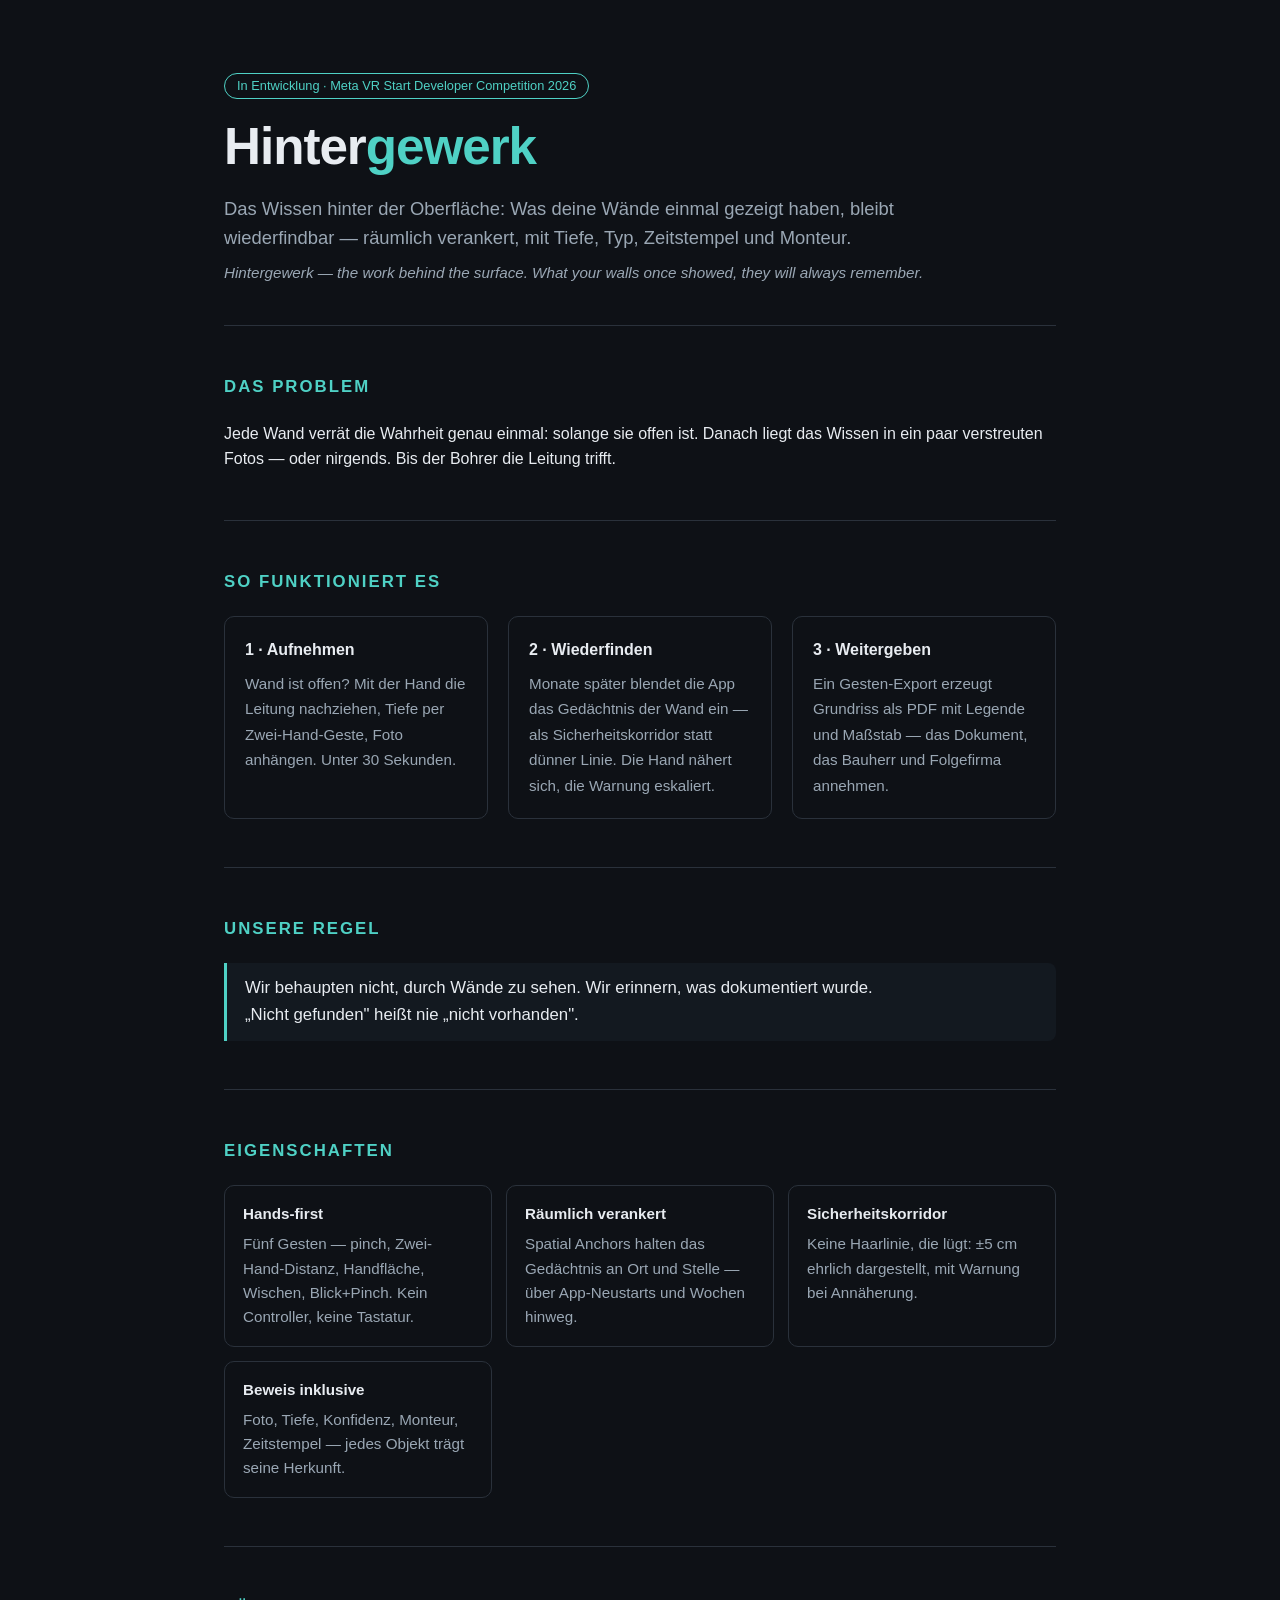
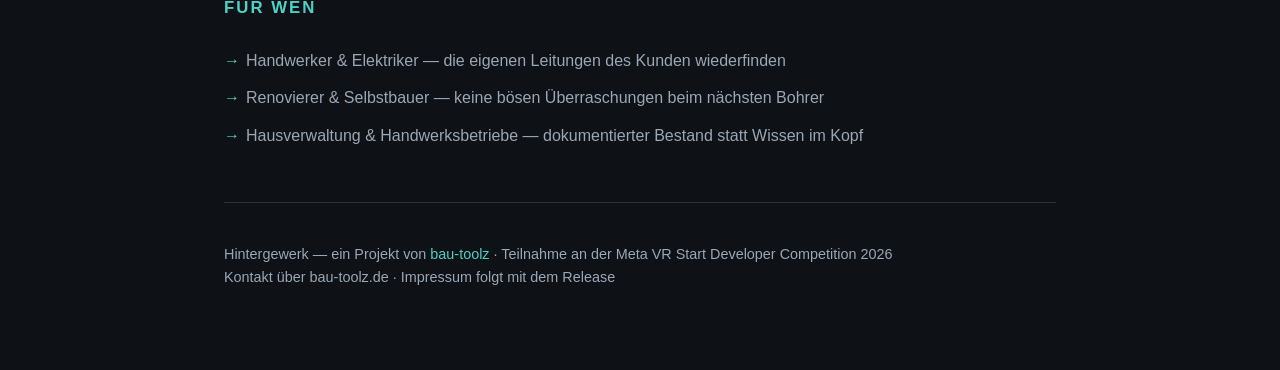
==== website/index.html @ f612ac11 "Runde 3: Vorjahres-Analyse, JSON-Schema-Vertrag, Strings-Tabelle, Normblatt-PDF, Fixtures, Landingpa" ====
<!DOCTYPE html>
<html lang="de">
<head>
<!--
  Hintergewerk — Landingpage (statisch, ohne Dependencies)
  Deploy: Datei auf den bau-toolz-Server legen (z. B. unter /hintergewerk/index.html)
  oder als eigene Domain nutzen (hintergewerk.de war am 01.11.2026 frei — Registrierung offen).
-->
<meta charset="utf-8">
<meta name="viewport" content="width=device-width, initial-scale=1">
<title>Hintergewerk — das Wissen hinter der Oberfläche</title>
<meta name="description" content="VR-Werkzeug für Handwerk und Umbau: Was die Wand einmal gezeigt hat, bleibt wiederfindbar. Mit den Händen erfasst, räumlich verankert, mit Beweis.">
<meta property="og:title" content="Hintergewerk — the work behind the surface">
<meta property="og:description" content="Was die Wand einmal gezeigt hat, bleibt wiederfindbar. Mit den Händen erfasst, räumlich verankert, mit Beweis.">
<meta property="og:type" content="website">
<style>
  :root { --bg:#0e1116; --fg:#e8ecf1; --dim:#9aa7b4; --line:#2a313b; --acc:#4fd1c5; --warn:#f6ad55; }
  * { box-sizing:border-box; margin:0; padding:0; }
  body { background:var(--bg); color:var(--fg); font:16px/1.6 -apple-system, "Segoe UI", Roboto, sans-serif; }
  main { max-width:880px; margin:0 auto; padding:0 24px; }
  header { padding:72px 0 40px; border-bottom:1px solid var(--line); }
  h1 { font-size:clamp(2rem, 6vw, 3.2rem); line-height:1.1; letter-spacing:-.02em; }
  h1 .thin { color:var(--acc); }
  .claim { margin-top:18px; font-size:1.15rem; color:var(--dim); max-width:38em; }
  .en { margin-top:8px; font-size:.95rem; color:var(--dim); font-style:italic; }
  section { padding:48px 0; border-bottom:1px solid var(--line); }
  h2 { font-size:1.05rem; text-transform:uppercase; letter-spacing:.12em; color:var(--acc); margin-bottom:20px; }
  .steps { display:grid; gap:20px; grid-template-columns:repeat(auto-fit, minmax(230px, 1fr)); }
  .step { border:1px solid var(--line); border-radius:10px; padding:20px; }
  .step b { display:block; margin-bottom:8px; }
  .step span { color:var(--dim); font-size:.95rem; }
  .quote { border-left:3px solid var(--acc); padding:12px 18px; color:var(--fg); font-size:1.05rem; background:#131920; border-radius:0 8px 8px 0; }
  .grid { display:grid; gap:14px; grid-template-columns:repeat(auto-fit, minmax(230px, 1fr)); }
  .card { border:1px solid var(--line); border-radius:10px; padding:16px 18px; color:var(--dim); font-size:.95rem; }
  .card b { color:var(--fg); display:block; margin-bottom:6px; }
  ul { list-style:none; }
  li { padding:6px 0 6px 22px; position:relative; color:var(--dim); }
  li::before { content:"→"; position:absolute; left:0; color:var(--acc); }
  footer { padding:40px 0 80px; color:var(--dim); font-size:.9rem; }
  a { color:var(--acc); text-decoration:none; }
  .badge { display:inline-block; border:1px solid var(--acc); color:var(--acc); border-radius:999px; padding:2px 12px; font-size:.8rem; margin-bottom:20px; }
</style>
</head>
<body>
<main>
  <header>
    <span class="badge">In Entwicklung · Meta VR Start Developer Competition 2026</span>
    <h1>Hinter<span class="thin">gewerk</span></h1>
    <p class="claim">Das Wissen hinter der Oberfläche: Was deine Wände einmal gezeigt haben, bleibt wiederfindbar — räumlich verankert, mit Tiefe, Typ, Zeitstempel und Monteur.</p>
    <p class="en">Hintergewerk — the work behind the surface. What your walls once showed, they will always remember.</p>
  </header>

  <section>
    <h2>Das Problem</h2>
    <p>Jede Wand verrät die Wahrheit genau einmal: solange sie offen ist. Danach liegt das Wissen in ein paar verstreuten Fotos — oder nirgends. Bis der Bohrer die Leitung trifft.</p>
  </section>

  <section>
    <h2>So funktioniert es</h2>
    <div class="steps">
      <div class="step"><b>1 · Aufnehmen</b><span>Wand ist offen? Mit der Hand die Leitung nachziehen, Tiefe per Zwei-Hand-Geste, Foto anhängen. Unter 30 Sekunden.</span></div>
      <div class="step"><b>2 · Wiederfinden</b><span>Monate später blendet die App das Gedächtnis der Wand ein — als Sicherheitskorridor statt dünner Linie. Die Hand nähert sich, die Warnung eskaliert.</span></div>
      <div class="step"><b>3 · Weitergeben</b><span>Ein Gesten-Export erzeugt Grundriss als PDF mit Legende und Maßstab — das Dokument, das Bauherr und Folgefirma annehmen.</span></div>
    </div>
  </section>

  <section>
    <h2>Unsere Regel</h2>
    <p class="quote">Wir behaupten nicht, durch Wände zu sehen. Wir erinnern, was dokumentiert wurde.<br>„Nicht gefunden" heißt nie „nicht vorhanden".</p>
  </section>

  <section>
    <h2>Eigenschaften</h2>
    <div class="grid">
      <div class="card"><b>Hands-first</b>Fünf Gesten — pinch, Zwei-Hand-Distanz, Handfläche, Wischen, Blick+Pinch. Kein Controller, keine Tastatur.</div>
      <div class="card"><b>Räumlich verankert</b>Spatial Anchors halten das Gedächtnis an Ort und Stelle — über App-Neustarts und Wochen hinweg.</div>
      <div class="card"><b>Sicherheitskorridor</b>Keine Haarlinie, die lügt: ±5 cm ehrlich dargestellt, mit Warnung bei Annäherung.</div>
      <div class="card"><b>Beweis inklusive</b>Foto, Tiefe, Konfidenz, Monteur, Zeitstempel — jedes Objekt trägt seine Herkunft.</div>
    </div>
  </section>

  <section>
    <h2>Für wen</h2>
    <ul>
      <li>Handwerker &amp; Elektriker — die eigenen Leitungen des Kunden wiederfinden</li>
      <li>Renovierer &amp; Selbstbauer — keine bösen Überraschungen beim nächsten Bohrer</li>
      <li>Hausverwaltung &amp; Handwerksbetriebe — dokumentierter Bestand statt Wissen im Kopf</li>
    </ul>
  </section>

  <footer>
    Hintergewerk — ein Projekt von <a href="https://bau-toolz.de">bau-toolz</a> · Teilnahme an der Meta VR Start Developer Competition 2026<br>
    Kontakt über bau-toolz.de · Impressum folgt mit dem Release
  </footer>
</main>
</body>
</html>
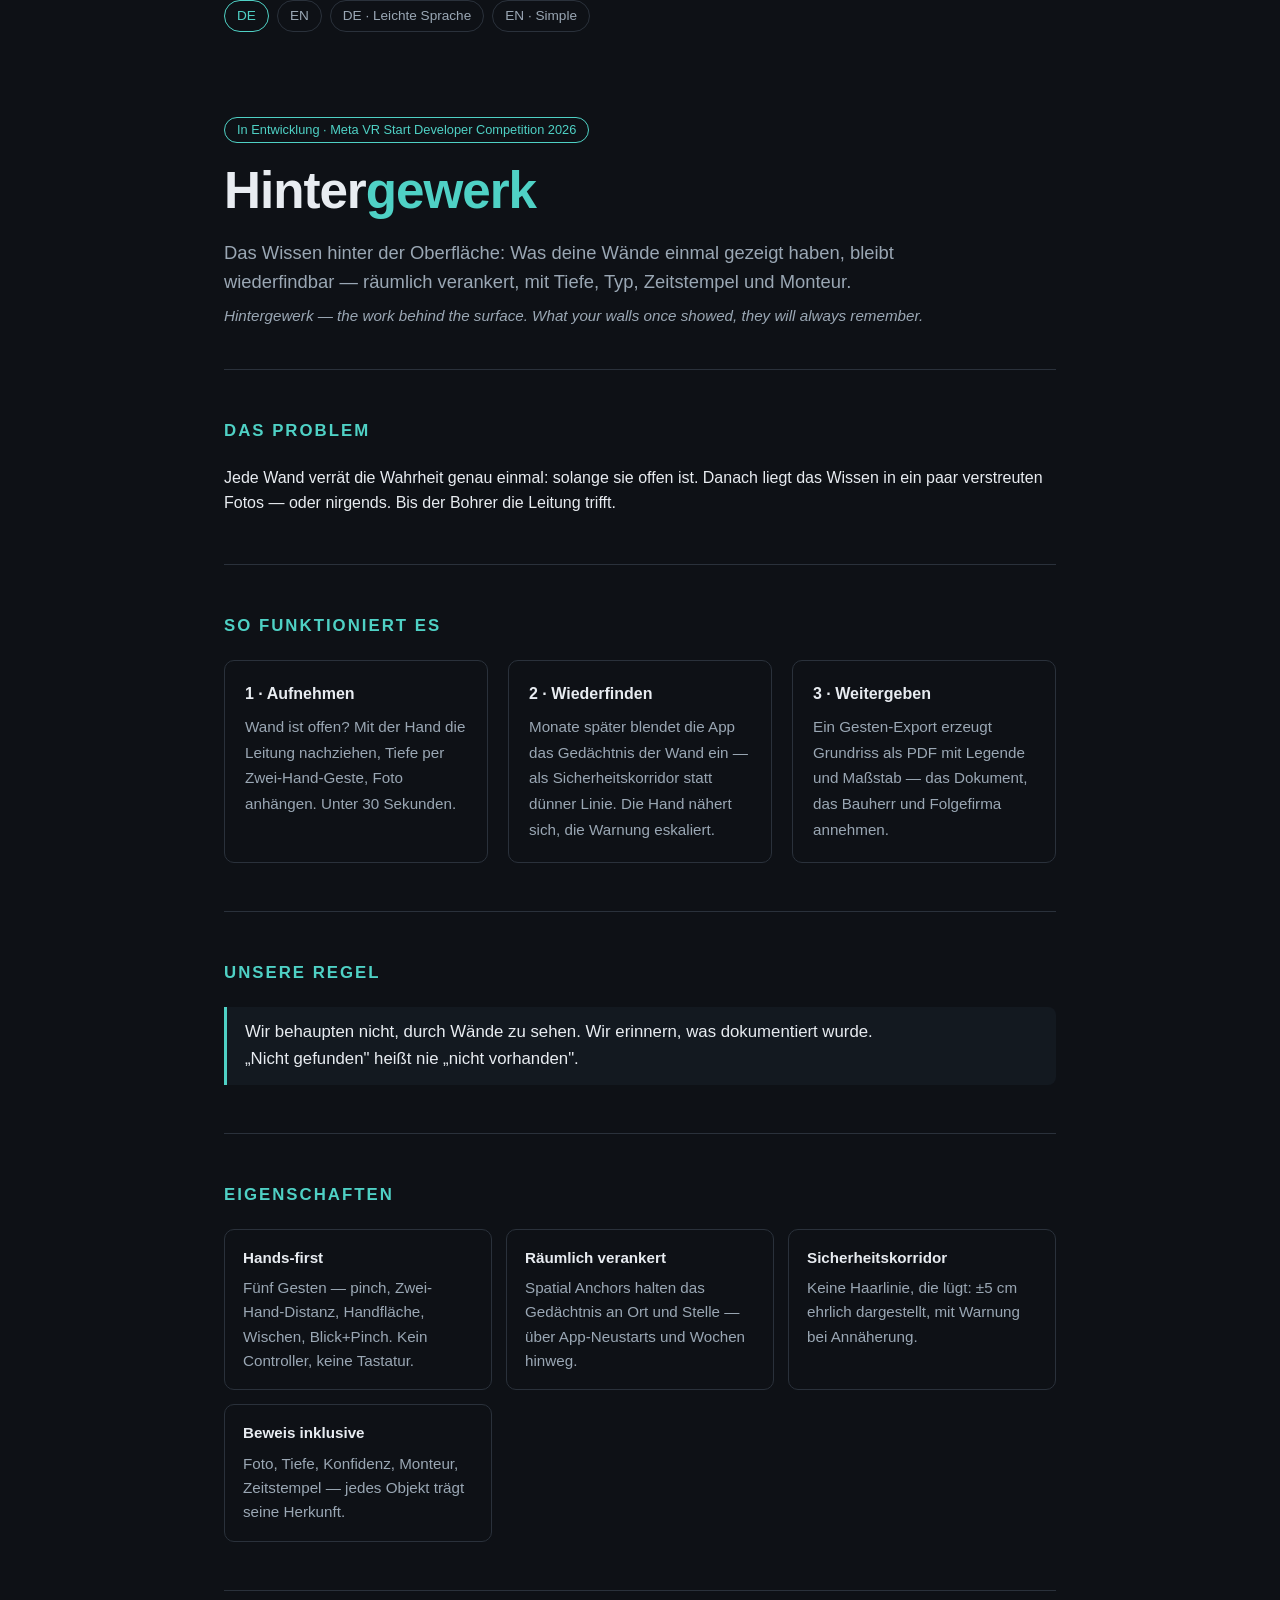
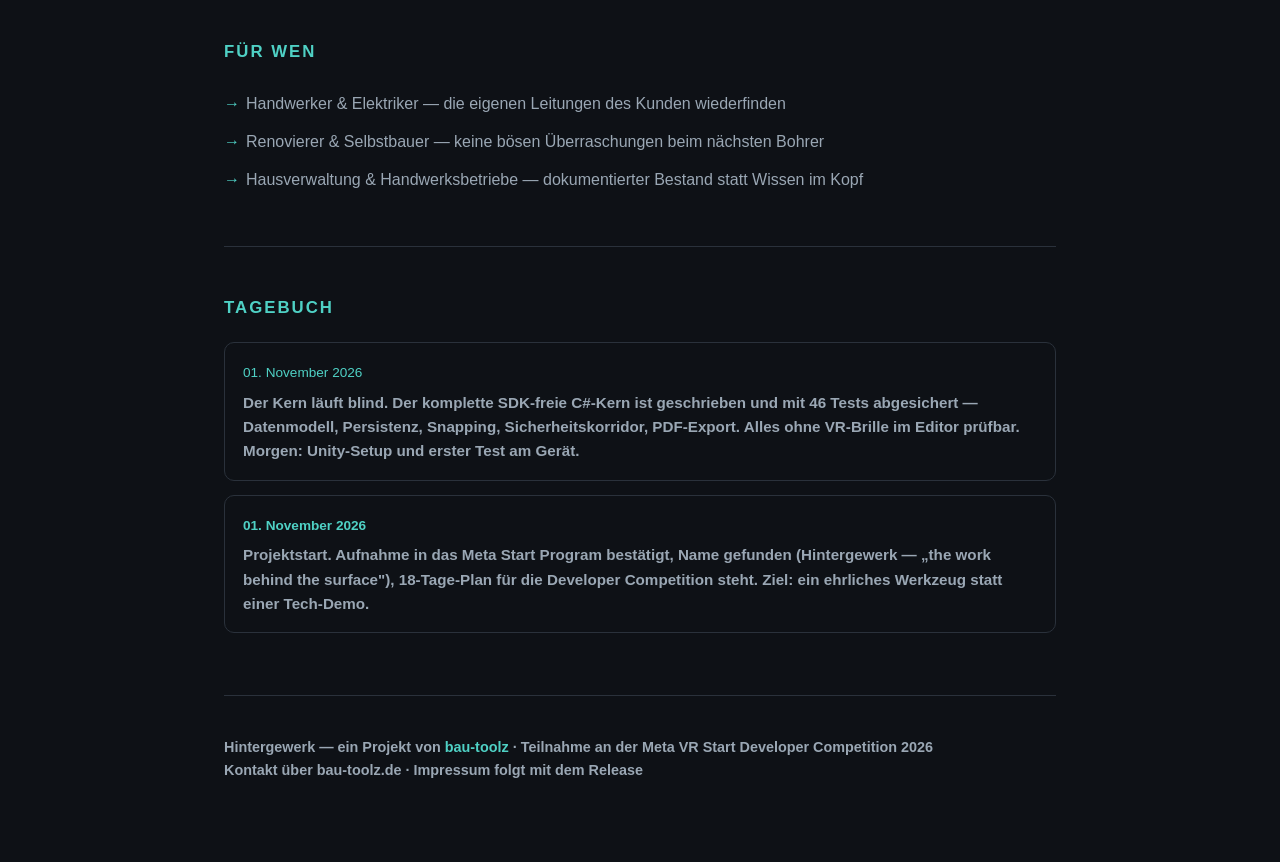
==== commit 3492ca01: "Promo-Site 4-sprachig: DE, EN, DE-leicht, EN-simple + Tagebuch (D23) - website/: geteiltes style.css" ====
--- a/website/index.html
+++ b/website/index.html
@@ -1,11 +1,6 @@
 <!DOCTYPE html>
 <html lang="de">
 <head>
-<!--
-  Hintergewerk — Landingpage (statisch, ohne Dependencies)
-  Deploy: Datei auf den bau-toolz-Server legen (z. B. unter /hintergewerk/index.html)
-  oder als eigene Domain nutzen (hintergewerk.de war am 01.11.2026 frei — Registrierung offen).
--->
 <meta charset="utf-8">
 <meta name="viewport" content="width=device-width, initial-scale=1">
 <title>Hintergewerk — das Wissen hinter der Oberfläche</title>
@@ -13,36 +8,16 @@
 <meta property="og:title" content="Hintergewerk — the work behind the surface">
 <meta property="og:description" content="Was die Wand einmal gezeigt hat, bleibt wiederfindbar. Mit den Händen erfasst, räumlich verankert, mit Beweis.">
 <meta property="og:type" content="website">
-<style>
-  :root { --bg:#0e1116; --fg:#e8ecf1; --dim:#9aa7b4; --line:#2a313b; --acc:#4fd1c5; --warn:#f6ad55; }
-  * { box-sizing:border-box; margin:0; padding:0; }
-  body { background:var(--bg); color:var(--fg); font:16px/1.6 -apple-system, "Segoe UI", Roboto, sans-serif; }
-  main { max-width:880px; margin:0 auto; padding:0 24px; }
-  header { padding:72px 0 40px; border-bottom:1px solid var(--line); }
-  h1 { font-size:clamp(2rem, 6vw, 3.2rem); line-height:1.1; letter-spacing:-.02em; }
-  h1 .thin { color:var(--acc); }
-  .claim { margin-top:18px; font-size:1.15rem; color:var(--dim); max-width:38em; }
-  .en { margin-top:8px; font-size:.95rem; color:var(--dim); font-style:italic; }
-  section { padding:48px 0; border-bottom:1px solid var(--line); }
-  h2 { font-size:1.05rem; text-transform:uppercase; letter-spacing:.12em; color:var(--acc); margin-bottom:20px; }
-  .steps { display:grid; gap:20px; grid-template-columns:repeat(auto-fit, minmax(230px, 1fr)); }
-  .step { border:1px solid var(--line); border-radius:10px; padding:20px; }
-  .step b { display:block; margin-bottom:8px; }
-  .step span { color:var(--dim); font-size:.95rem; }
-  .quote { border-left:3px solid var(--acc); padding:12px 18px; color:var(--fg); font-size:1.05rem; background:#131920; border-radius:0 8px 8px 0; }
-  .grid { display:grid; gap:14px; grid-template-columns:repeat(auto-fit, minmax(230px, 1fr)); }
-  .card { border:1px solid var(--line); border-radius:10px; padding:16px 18px; color:var(--dim); font-size:.95rem; }
-  .card b { color:var(--fg); display:block; margin-bottom:6px; }
-  ul { list-style:none; }
-  li { padding:6px 0 6px 22px; position:relative; color:var(--dim); }
-  li::before { content:"→"; position:absolute; left:0; color:var(--acc); }
-  footer { padding:40px 0 80px; color:var(--dim); font-size:.9rem; }
-  a { color:var(--acc); text-decoration:none; }
-  .badge { display:inline-block; border:1px solid var(--acc); color:var(--acc); border-radius:999px; padding:2px 12px; font-size:.8rem; margin-bottom:20px; }
-</style>
+<link rel="stylesheet" href="style.css">
 </head>
 <body>
 <main>
+  <nav class="lang" aria-label="Sprache">
+    <a class="on" href="index.html">DE</a>
+    <a href="en/index.html">EN</a>
+    <a href="de-leicht/index.html">DE · Leichte Sprache</a>
+    <a href="en-simple/index.html">EN · Simple</a>
+  </nav>
   <header>
     <span class="badge">In Entwicklung · Meta VR Start Developer Competition 2026</span>
     <h1>Hinter<span class="thin">gewerk</span></h1>
@@ -88,6 +63,18 @@
     </ul>
   </section>
 
+  <section class="log">
+    <h2>Tagebuch</h2>
+    <article>
+      <time datetime="2026-11-01">01. November 2026</time>
+      <p><strong>Der Kern läuft blind.</b> Der komplette SDK-freie C#-Kern ist geschrieben und mit 46 Tests abgesichert — Datenmodell, Persistenz, Snapping, Sicherheitskorridor, PDF-Export. Alles ohne VR-Brille im Editor prüfbar. Morgen: Unity-Setup und erster Test am Gerät.</p>
+    </article>
+    <article>
+      <time datetime="2026-11-01">01. November 2026</time>
+      <p><strong>Projektstart.</b> Aufnahme in das Meta Start Program bestätigt, Name gefunden (Hintergewerk — „the work behind the surface"), 18-Tage-Plan für die Developer Competition steht. Ziel: ein ehrliches Werkzeug statt einer Tech-Demo.</p>
+    </article>
+  </section>
+
   <footer>
     Hintergewerk — ein Projekt von <a href="https://bau-toolz.de">bau-toolz</a> · Teilnahme an der Meta VR Start Developer Competition 2026<br>
     Kontakt über bau-toolz.de · Impressum folgt mit dem Release
--- a/website/style.css
+++ b/website/style.css
@@ -0,0 +1,33 @@
+/* Hintergewerk — Promo-Site (statisch, ohne Dependencies) */
+:root { --bg:#0e1116; --fg:#e8ecf1; --dim:#9aa7b4; --line:#2a313b; --acc:#4fd1c5; --warn:#f6ad55; }
+* { box-sizing:border-box; margin:0; padding:0; }
+body { background:var(--bg); color:var(--fg); font:16px/1.6 -apple-system, "Segoe UI", Roboto, sans-serif; }
+main { max-width:880px; margin:0 auto; padding:0 24px; }
+header { padding:56px 0 40px; border-bottom:1px solid var(--line); }
+h1 { font-size:clamp(2rem, 6vw, 3.2rem); line-height:1.1; letter-spacing:-.02em; }
+h1 .thin { color:var(--acc); }
+.claim { margin-top:18px; font-size:1.15rem; color:var(--dim); max-width:38em; }
+.en { margin-top:8px; font-size:.95rem; color:var(--dim); font-style:italic; }
+.lang { display:flex; gap:8px; flex-wrap:wrap; margin-bottom:28px; }
+.lang a { border:1px solid var(--line); padding:4px 12px; border-radius:999px; color:var(--dim); font-size:.85rem; text-decoration:none; }
+.lang a:hover { border-color:var(--acc); }
+.lang a.on { border-color:var(--acc); color:var(--acc); }
+section { padding:48px 0; border-bottom:1px solid var(--line); }
+h2 { font-size:1.05rem; text-transform:uppercase; letter-spacing:.12em; color:var(--acc); margin-bottom:20px; }
+.steps { display:grid; gap:20px; grid-template-columns:repeat(auto-fit, minmax(230px, 1fr)); }
+.step { border:1px solid var(--line); border-radius:10px; padding:20px; }
+.step b { display:block; margin-bottom:8px; }
+.step span { color:var(--dim); font-size:.95rem; }
+.quote { border-left:3px solid var(--acc); padding:12px 18px; color:var(--fg); font-size:1.05rem; background:#131920; border-radius:0 8px 8px 0; }
+.grid { display:grid; gap:14px; grid-template-columns:repeat(auto-fit, minmax(230px, 1fr)); }
+.card { border:1px solid var(--line); border-radius:10px; padding:16px 18px; color:var(--dim); font-size:.95rem; }
+.card b { color:var(--fg); display:block; margin-bottom:6px; }
+ul { list-style:none; }
+li { padding:6px 0 6px 22px; position:relative; color:var(--dim); }
+li::before { content:"→"; position:absolute; left:0; color:var(--acc); }
+.log article { border:1px solid var(--line); border-radius:10px; padding:16px 18px; margin-bottom:14px; }
+.log time { color:var(--acc); font-size:.85rem; }
+.log p { color:var(--dim); font-size:.95rem; margin-top:6px; }
+footer { padding:40px 0 80px; color:var(--dim); font-size:.9rem; }
+a { color:var(--acc); text-decoration:none; }
+.badge { display:inline-block; border:1px solid var(--acc); color:var(--acc); border-radius:999px; padding:2px 12px; font-size:.8rem; margin-bottom:20px; }
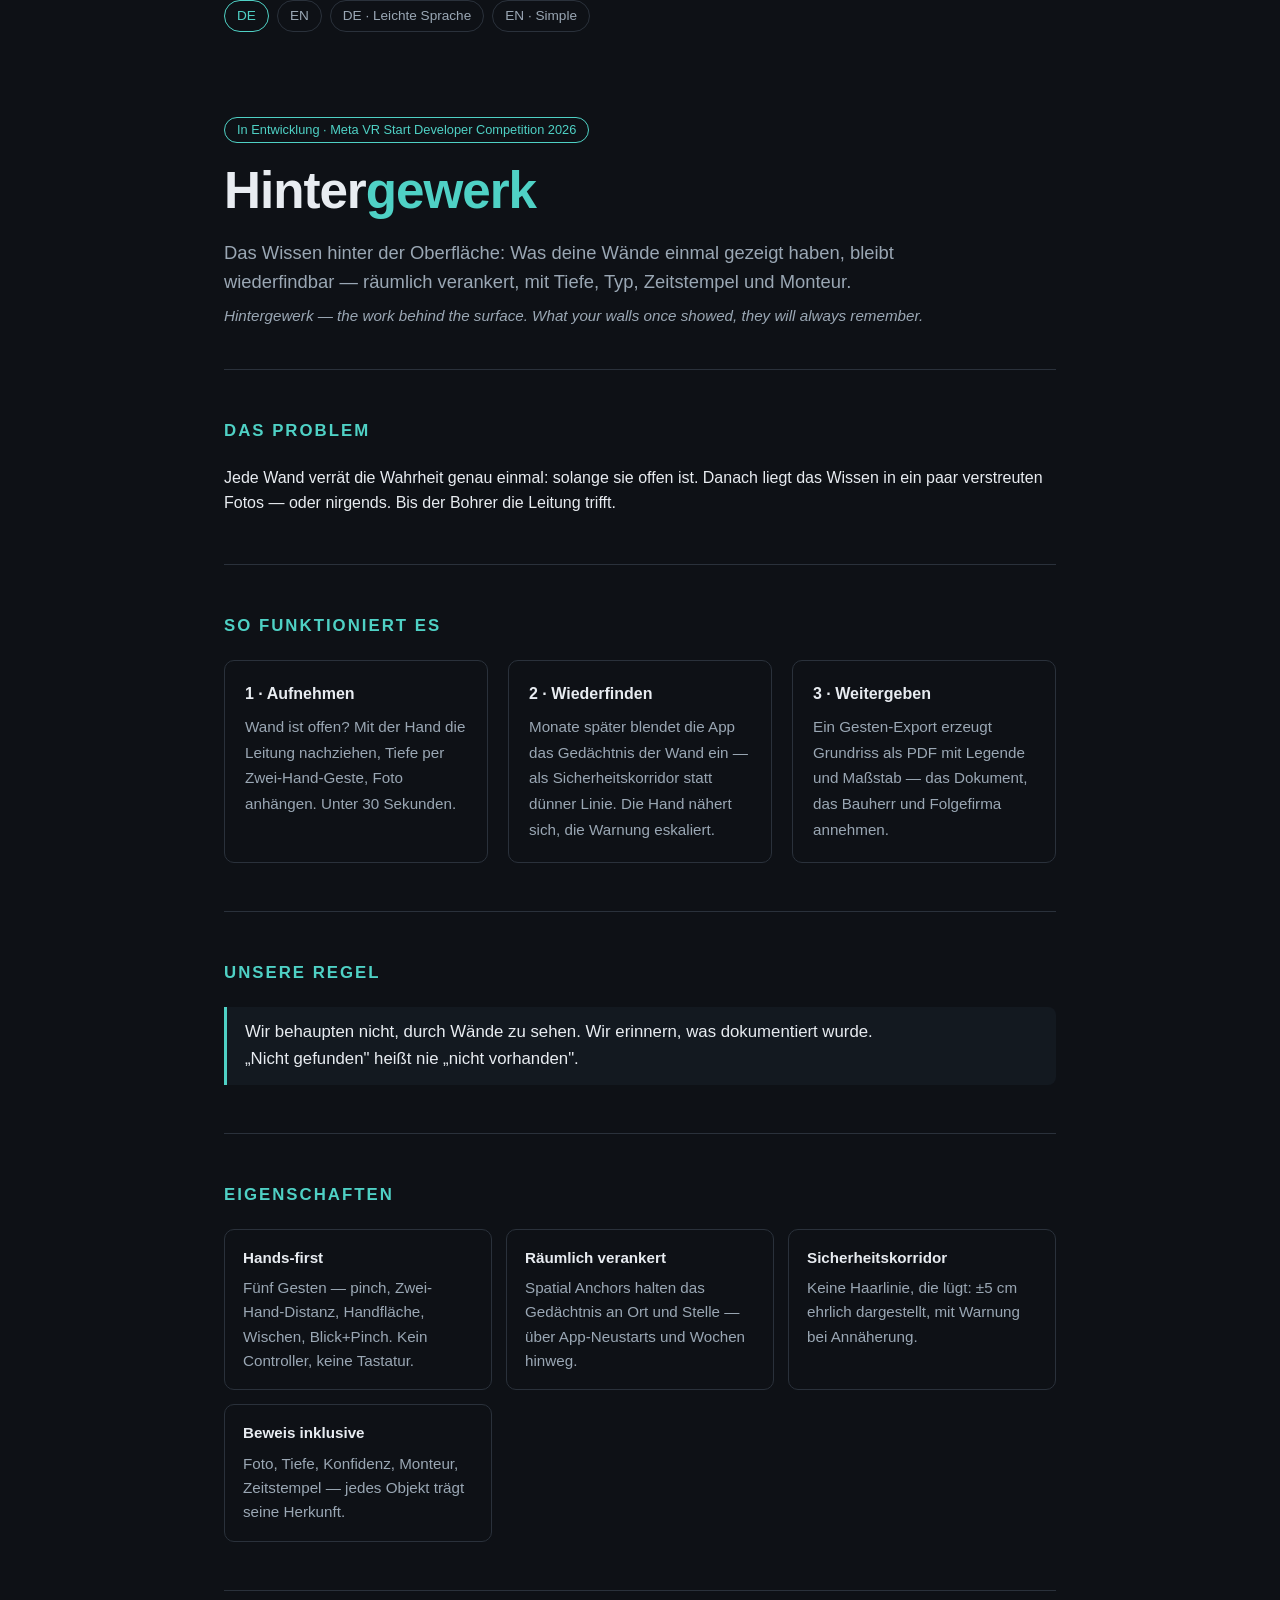
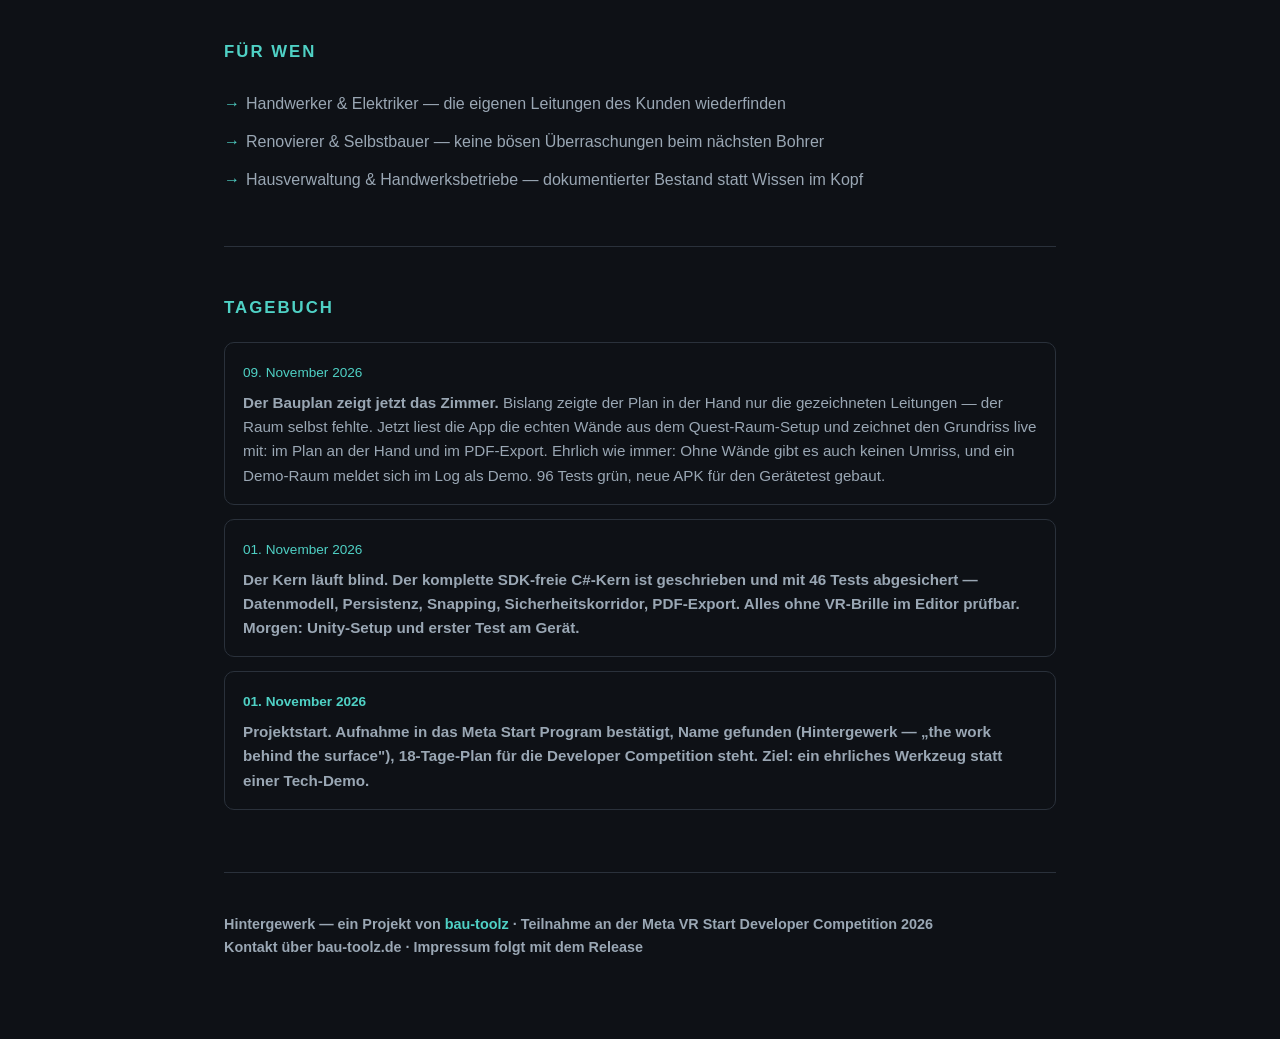
==== commit 9c128204: "Docs: §G/Invite geschärft, Animatic-Shotlist, Text v3, Devpost-Sync, Tagebuch docs/07 §G: D41-Prüfpu" ====
--- a/website/index.html
+++ b/website/index.html
@@ -66,6 +66,10 @@
   <section class="log">
     <h2>Tagebuch</h2>
     <article>
+      <time datetime="2026-11-09">09. November 2026</time>
+      <p><strong>Der Bauplan zeigt jetzt das Zimmer.</strong> Bislang zeigte der Plan in der Hand nur die gezeichneten Leitungen — der Raum selbst fehlte. Jetzt liest die App die echten Wände aus dem Quest-Raum-Setup und zeichnet den Grundriss live mit: im Plan an der Hand und im PDF-Export. Ehrlich wie immer: Ohne Wände gibt es auch keinen Umriss, und ein Demo-Raum meldet sich im Log als Demo. 96 Tests grün, neue APK für den Gerätetest gebaut.</p>
+    </article>
+    <article>
       <time datetime="2026-11-01">01. November 2026</time>
       <p><strong>Der Kern läuft blind.</b> Der komplette SDK-freie C#-Kern ist geschrieben und mit 46 Tests abgesichert — Datenmodell, Persistenz, Snapping, Sicherheitskorridor, PDF-Export. Alles ohne VR-Brille im Editor prüfbar. Morgen: Unity-Setup und erster Test am Gerät.</p>
     </article>
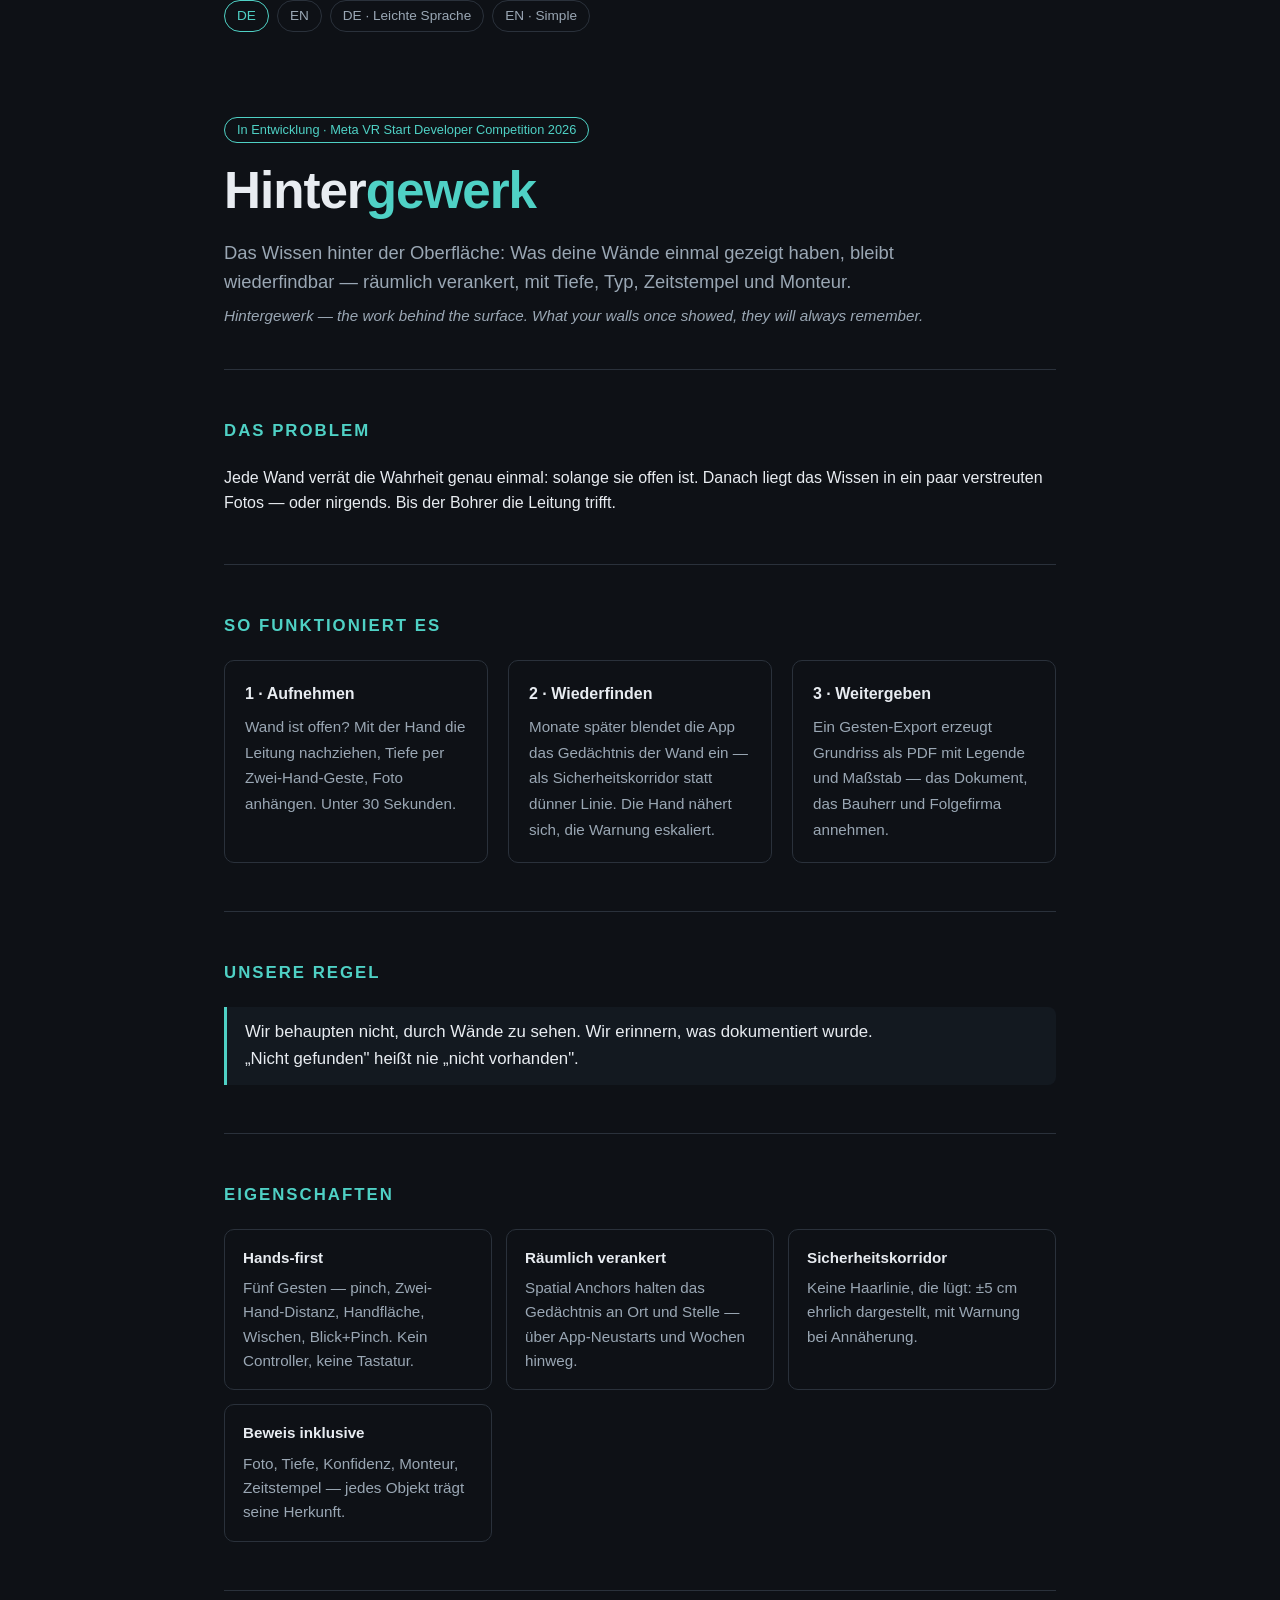
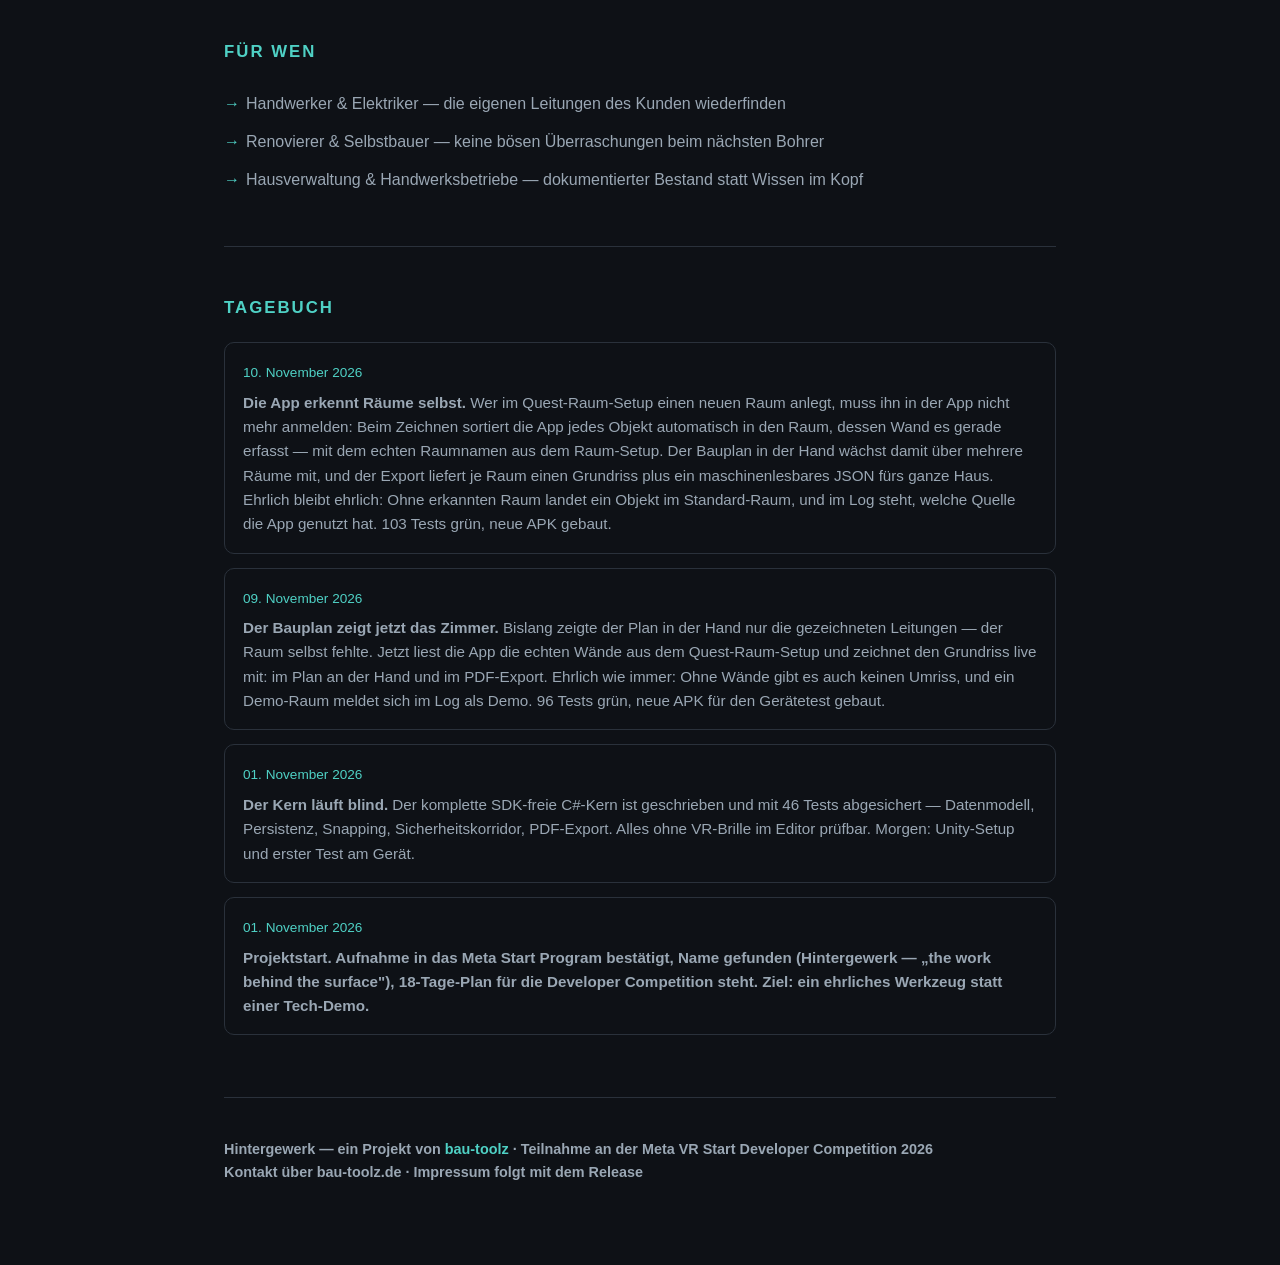
==== commit e31a56d3: "Doku: Website-Tagebuch 10.11. (Auto-Raum) + Screenshot-Liste D43-Sync Co-Authored-By: Claude Code <n" ====
--- a/website/index.html
+++ b/website/index.html
@@ -66,12 +66,16 @@
   <section class="log">
     <h2>Tagebuch</h2>
     <article>
+      <time datetime="2026-11-10">10. November 2026</time>
+      <p><strong>Die App erkennt Räume selbst.</strong> Wer im Quest-Raum-Setup einen neuen Raum anlegt, muss ihn in der App nicht mehr anmelden: Beim Zeichnen sortiert die App jedes Objekt automatisch in den Raum, dessen Wand es gerade erfasst — mit dem echten Raumnamen aus dem Raum-Setup. Der Bauplan in der Hand wächst damit über mehrere Räume mit, und der Export liefert je Raum einen Grundriss plus ein maschinenlesbares JSON fürs ganze Haus. Ehrlich bleibt ehrlich: Ohne erkannten Raum landet ein Objekt im Standard-Raum, und im Log steht, welche Quelle die App genutzt hat. 103 Tests grün, neue APK gebaut.</p>
+    </article>
+    <article>
       <time datetime="2026-11-09">09. November 2026</time>
       <p><strong>Der Bauplan zeigt jetzt das Zimmer.</strong> Bislang zeigte der Plan in der Hand nur die gezeichneten Leitungen — der Raum selbst fehlte. Jetzt liest die App die echten Wände aus dem Quest-Raum-Setup und zeichnet den Grundriss live mit: im Plan an der Hand und im PDF-Export. Ehrlich wie immer: Ohne Wände gibt es auch keinen Umriss, und ein Demo-Raum meldet sich im Log als Demo. 96 Tests grün, neue APK für den Gerätetest gebaut.</p>
     </article>
     <article>
       <time datetime="2026-11-01">01. November 2026</time>
-      <p><strong>Der Kern läuft blind.</b> Der komplette SDK-freie C#-Kern ist geschrieben und mit 46 Tests abgesichert — Datenmodell, Persistenz, Snapping, Sicherheitskorridor, PDF-Export. Alles ohne VR-Brille im Editor prüfbar. Morgen: Unity-Setup und erster Test am Gerät.</p>
+      <p><strong>Der Kern läuft blind.</strong> Der komplette SDK-freie C#-Kern ist geschrieben und mit 46 Tests abgesichert — Datenmodell, Persistenz, Snapping, Sicherheitskorridor, PDF-Export. Alles ohne VR-Brille im Editor prüfbar. Morgen: Unity-Setup und erster Test am Gerät.</p>
     </article>
     <article>
       <time datetime="2026-11-01">01. November 2026</time>
